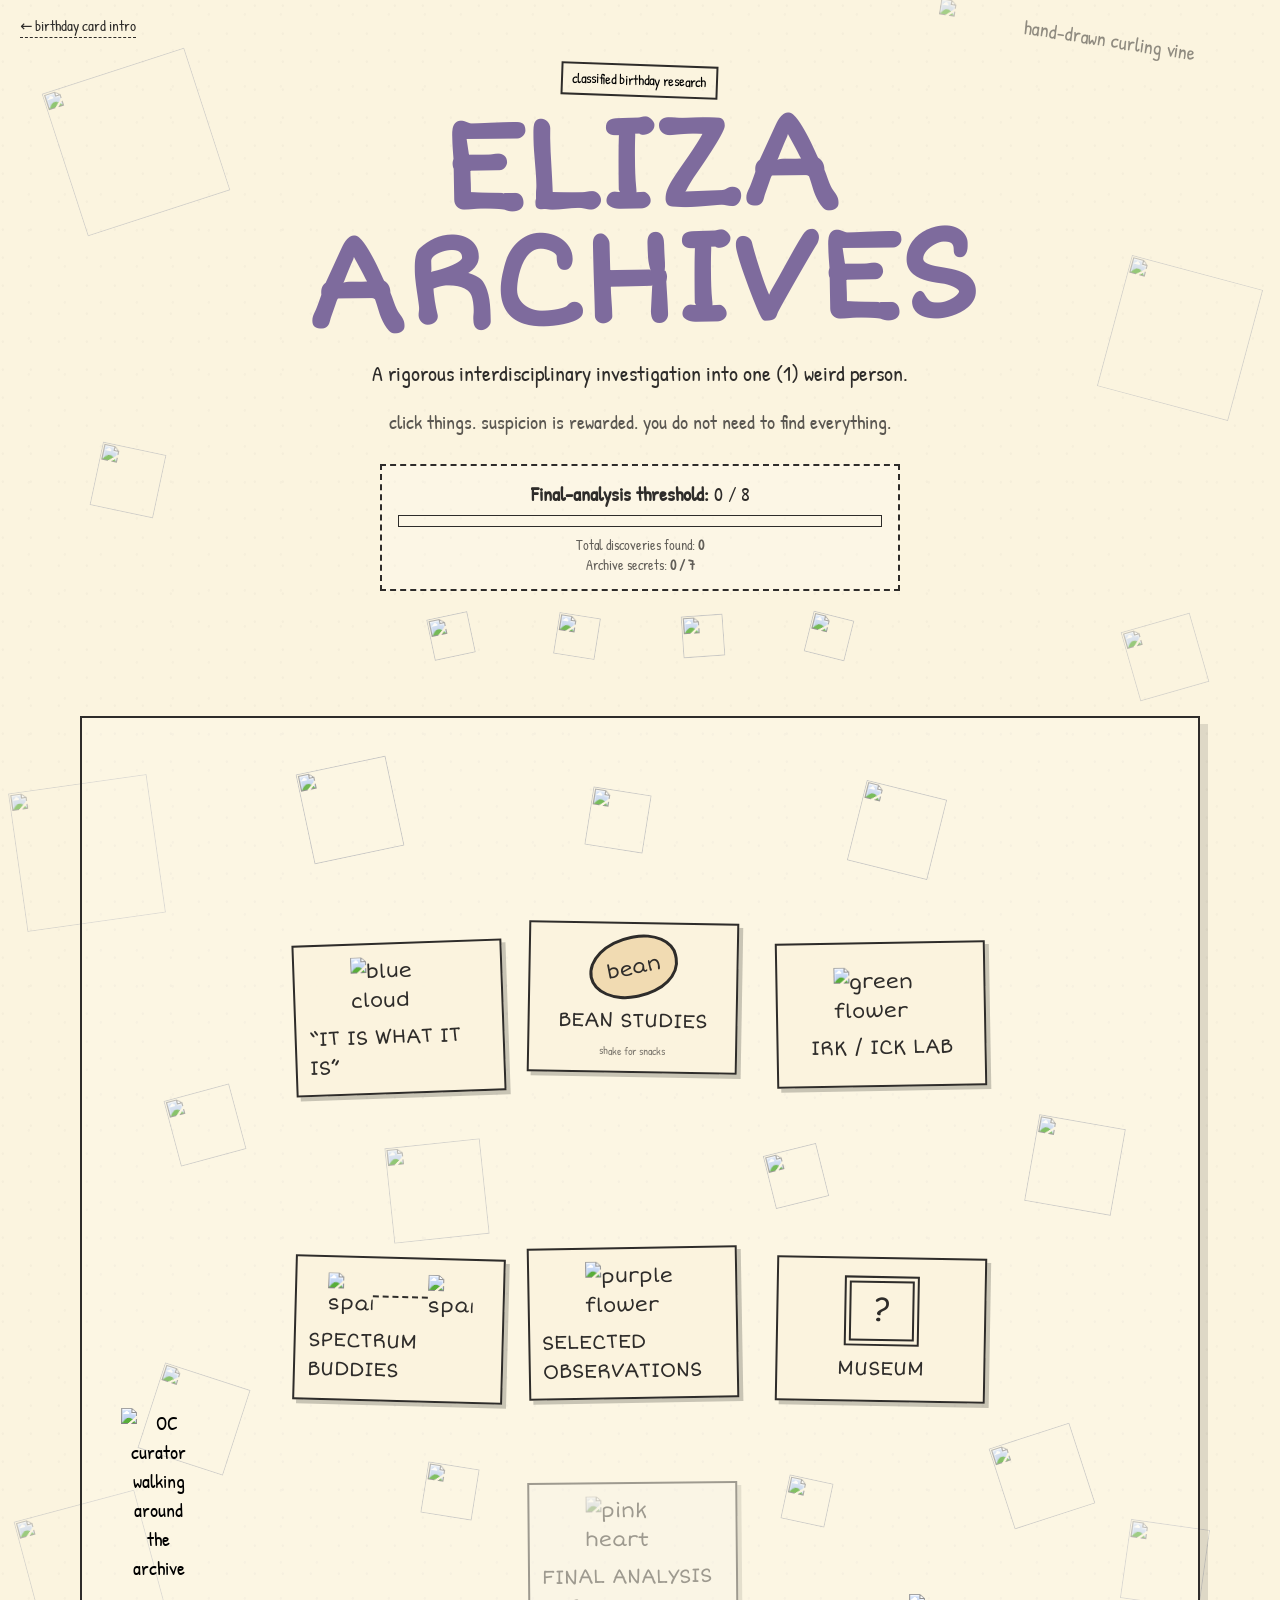
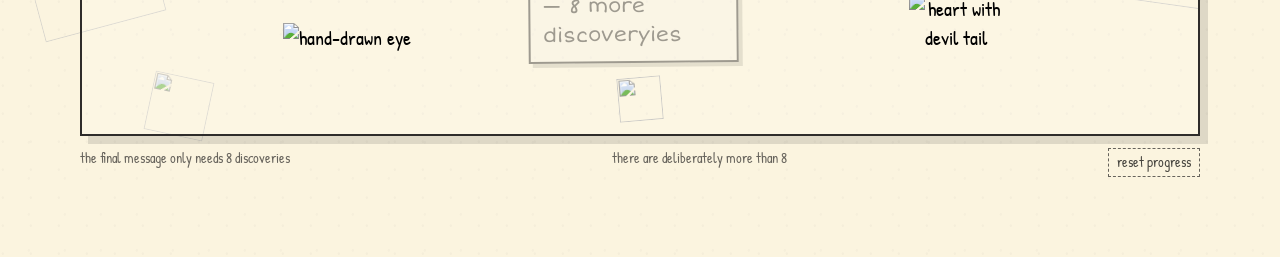
==== archives.html @ 220967bd "Publish launch-polish site pages and games" ====
<!DOCTYPE html>
<html lang="en">
<head>
  <meta charset="UTF-8" />
  <meta name="viewport" content="width=device-width, initial-scale=1.0" />
  <title>Eliza Archives</title>
  <link rel="stylesheet" href="styles.css" />
</head>
<body data-page="archive">
  <div id="toast" class="toast" role="status" aria-live="polite"></div>
  
  
  <header class="hero archive-hero" id="top">
    <a class="archive-intro-link" href="index.html">← birthday card intro</a>
    <button class="paper-note tiny-note secret-trigger" data-secret="classified" title="suspiciously clickable">classified birthday research</button>
    <img src="assets/vine.png" class="hero-vine secret-trigger" data-secret="archiveVine" alt="hand-drawn curling vine" title="the vine seems inspectable" />
    <h1><span>ELIZA</span><br/><span>ARCHIVES</span></h1>
    <p class="subtitle">A rigorous interdisciplinary investigation into one (1) weird person.</p>
    <p class="archive-subtitle">click things. suspicion is rewarded. you do not need to find everything.</p>
    <div class="global-progress-card">
      <div><strong>Final-analysis threshold:</strong> <span id="required-count">0</span> / <span id="required-total">8</span></div>
      <div class="progress-track"><span id="progress-fill"></span></div>
      <div class="discovery-total">Total discoveries found: <strong id="all-found-count">0</strong></div>
      <div class="discovery-total" data-page-progress="local" aria-live="polite"></div>
    </div>
  </header>

  <main class="archive-shell standalone-hub">
    <div class="archive-board page-link-board">
      <a class="hub-item metaphysics-item" href="metaphysics.html">
        <img src="assets/cloud-blue.png" alt="blue cloud" />
        <span>“IT IS WHAT IT IS”</span>
      </a>
      <a class="hub-item bean-item" href="beans.html" draggable="false" title="Drag and shake for snacks · click to enter Bean Studies">
        <span class="bean-icon">bean</span><span>BEAN STUDIES</span>
        <small class="bean-shake-hint">shake for snacks</small>
      </a>
      <a class="hub-item irk-item" href="irk.html">
        <img src="assets/flower-green.png" alt="green flower" /><span>IRK / ICK LAB</span>
      </a>
      <a class="hub-item spectrum-item" href="spectrum.html">
        <div class="buddy-stars"><img src="assets/sparkle-teal.png" alt="sparkle"/><span class="buddy-line"></span><img src="assets/sparkle-teal.png" alt="sparkle"/></div>
        <span>SPECTRUM BUDDIES</span>
      </a>
      <a class="hub-item memories-item" href="memories.html">
        <img src="assets/flower-purple.png" alt="purple flower"/><span>SELECTED OBSERVATIONS</span>
      </a>
      <a class="hub-item museum-item" id="museum-link" href="museum.html">
        <span class="museum-frame">?</span><span id="museum-label">MUSEUM</span>
      </a>
      <a class="hub-item final-item locked" id="final-link" href="final.html" aria-disabled="true">
        <img src="assets/heart-pink.png" alt="pink heart"/><span id="final-label">FINAL ANALYSIS — locked</span>
      </a>

      <button class="loose-secret hand-eye secret-trigger" data-secret="archiveEye" id="archive-eye" title="why is it looking at you?">
        <img src="assets/hand-eye.png" alt="hand-drawn eye"/>
      </button>
      <button class="loose-secret devil-heart secret-trigger" data-secret="devilHeart" id="devil-heart" title="morally ambiguous heart">
        <img src="assets/heart-devil-tail.png" alt="heart with devil tail"/>
      </button>
      <button class="oc-hub secret-trigger curator-walk-host" data-secret="oc" id="oc-home" aria-label="wandering curator">
        <img id="oc-home-img" src="assets/oc-right.png" alt="OC curator walking around the archive"
             data-front="assets/oc-front.png" data-front-happy="assets/oc-front-happy.png"
             data-left="assets/oc-left.png" data-right="assets/oc-right.png" data-back="assets/oc-back.png"/>
        <span id="oc-home-speech" aria-live="polite"></span>
      </button>
    </div>
    <div class="archive-footnote">
      <span>the final message only needs 8 discoveries</span>
      <span>there are deliberately more than 8</span>
      <button id="reset-progress" class="tiny-reset">reset progress</button>
    </div>
  </main>

  <aside id="page-clear" class="page-clear" aria-live="polite">
    <strong>PAGE CLEAR ✦</strong>
    <span>all secrets on this page have been found.</span>
    <a href="archives.html">return to the archives →</a>
  </aside>
  <script src="archive-beans.js"></script>
  <script src="script.js"></script>
</body>
</html>
---- styles.css ----
@import url('https://fonts.googleapis.com/css2?family=Patrick+Hand&family=Short+Stack&display=swap');
@import url('interaction.css');
@import url('card-art.css');
:root{--paper:#fbf4df;--ink:#2e2c2a;--pink:#d7749c;--green:#5f9d74;--blue:#4f87a6;--purple:#7e6b9d;--yellow:#d9b63d;--rust:#b9694f;--card:rgba(255,255,255,.28)}
*{box-sizing:border-box}html{scroll-behavior:smooth}body{margin:0;background:radial-gradient(circle at 10% 20%,rgba(0,0,0,.025) 0 1px,transparent 1.5px),radial-gradient(circle at 80% 40%,rgba(0,0,0,.02) 0 1px,transparent 1.5px),var(--paper);background-size:28px 28px,36px 36px,auto;color:var(--ink);font-family:"Patrick Hand",system-ui,sans-serif;font-size:20px;line-height:1.45;overflow-x:hidden}a{color:inherit}button,input{font:inherit}.hidden{display:none!important}
.hero{min-height:68vh;display:grid;place-items:center;align-content:center;gap:.8rem;padding:4rem 1.5rem 2rem;text-align:center;position:relative}.archive-hero h1{font-family:"Short Stack",cursive;font-size:clamp(4rem,11vw,8rem);line-height:.9;margin:0;color:var(--purple);transform:rotate(-1deg)}.subtitle{max-width:680px;font-size:1.35rem;margin:.3rem}.archive-subtitle{margin:0;opacity:.78}.paper-note{border:2px solid var(--ink);padding:.25rem .6rem;background:transparent;transform:rotate(2deg);cursor:pointer}.tiny-note{font-size:.9rem}.hero-vine{position:absolute;width:min(330px,32vw);right:-3%;top:5%;opacity:.52;transform:rotate(14deg);cursor:pointer}.global-progress-card{width:min(520px,90vw);border:2px dashed var(--ink);padding:.8rem 1rem;margin-top:1rem;background:rgba(255,255,255,.18)}.progress-track{height:12px;border:1.5px solid var(--ink);margin:.45rem 0;overflow:hidden}.progress-track span{display:block;height:100%;width:0;background:var(--green);transition:width .3s}.discovery-total{font-size:.9rem;opacity:.75}
.archive-shell{width:min(1120px,calc(100% - 2rem));margin:1rem auto 5rem} .archive-board{min-height:1020px;border:2px solid var(--ink);box-shadow:8px 8px 0 rgba(46,44,42,.14);background:rgba(255,255,255,.13);position:relative;padding:2rem;overflow:hidden}.hub-item{position:absolute;width:210px;min-height:145px;border:2px solid var(--ink);background:rgba(251,244,223,.94);text-decoration:none;display:flex;flex-direction:column;align-items:center;justify-content:center;gap:.5rem;padding:.75rem;box-shadow:4px 4px 0 rgba(46,44,42,.25);font-family:"Short Stack",cursive;transition:transform .15s,box-shadow .15s}.hub-item:hover{transform:translate(2px,2px) rotate(-1deg);box-shadow:2px 2px 0 rgba(46,44,42,.25)}.hub-item img{max-width:95px;max-height:85px;object-fit:contain}.metaphysics-item{left:19%;top:22%;transform:rotate(-2deg)}.bean-item{left:40%;top:20%;transform:rotate(1deg)}.irk-item{right:19%;top:22%;transform:rotate(-1deg)}.spectrum-item{left:19%;top:53%;transform:rotate(1.5deg)}.memories-item{left:40%;top:52%;transform:rotate(-1deg)}.museum-item{right:19%;top:53%;transform:rotate(1deg)}.final-item{left:40%;bottom:13%;transform:rotate(-.5deg)}.hub-item.locked{opacity:.45;filter:grayscale(.5);cursor:not-allowed}.bean-icon{display:grid;place-items:center;width:90px;height:62px;border:3px solid var(--ink);border-radius:55% 45% 52% 48%;background:#f1dbb2;transform:rotate(-12deg);font-family:"Short Stack",cursive}.museum-frame{display:grid;place-items:center;width:75px;height:70px;border:7px double var(--ink);font-size:2rem}.buddy-stars{display:flex;align-items:center}.buddy-stars img{width:45px}.buddy-line{width:55px;border-top:2px dashed var(--ink)}.loose-secret,.oc-hub{border:0;background:transparent;cursor:pointer;position:absolute}.hand-eye{left:17%;bottom:8%;width:150px}.hand-eye img{width:100%}.devil-heart{right:17%;bottom:8%;width:105px}.devil-heart img{width:100%}.oc-hub{right:27%;bottom:2%;width:100px}.oc-hub img{width:100%}.oc-hub span{position:absolute;left:92%;top:16%;width:138px;text-align:left;font-size:.76rem}.archive-footnote{display:flex;justify-content:space-between;flex-wrap:wrap;gap:.5rem;margin-top:.7rem;font-size:.9rem;opacity:.72}.tiny-reset{border:1px dashed var(--ink);background:transparent;cursor:pointer;padding:.2rem .5rem}
.page-header{position:sticky;top:0;z-index:20;display:flex;justify-content:space-between;gap:1rem;align-items:center;padding:.7rem 1rem;background:rgba(251,244,223,.95);border-bottom:2px solid var(--ink);backdrop-filter:blur(5px)}.back-link{text-decoration:none;border-bottom:1px dashed var(--ink)}.page-progress{font-size:.9rem}.isolated-page{min-height:calc(100vh - 58px);padding:4rem 1rem 7rem;position:relative}.page-card{width:min(860px,100%);margin:0 auto;border:2px solid var(--ink);box-shadow:8px 8px 0 rgba(46,44,42,.14);padding:clamp(1.4rem,4vw,3rem);background:var(--card);position:relative}.wide-card{width:min(1020px,100%)}h1,h2,h3{font-family:"Short Stack",cursive}h1{font-size:clamp(2.6rem,7vw,4.6rem);margin:.2rem 0 1rem}h2{font-size:clamp(1.5rem,4vw,2.3rem)}.kicker{text-transform:uppercase;letter-spacing:.12em;font-size:.8rem;opacity:.65}.lead{font-size:1.2rem}.centered{text-align:center}.soft{opacity:.83}.margin-comment{color:var(--purple);font-size:.95rem}.scribble-button,.quiz button{border:2px solid var(--ink);background:transparent;padding:.65rem 1rem;cursor:pointer;box-shadow:4px 4px 0 var(--ink)}.scribble-button:hover,.quiz button:hover{transform:translate(2px,2px);box-shadow:2px 2px 0 var(--ink)}.inline-button{display:inline-block;text-decoration:none}.text-link{border:0;background:transparent;text-decoration:underline wavy;cursor:pointer;padding:.2rem}.reveal{display:none;margin-top:1.2rem;border-left:3px solid var(--pink);padding-left:1rem}.reveal.open{display:block;animation:appear .3s ease}@keyframes appear{from{opacity:0;transform:translateY(7px)}}.nested{margin-left:1rem;border-left-color:var(--purple)}
.toast{position:fixed;z-index:999;left:50%;bottom:2rem;transform:translate(-50%,25px);background:var(--ink);color:var(--paper);padding:.7rem 1rem;border-radius:4px;opacity:0;pointer-events:none;transition:.2s;max-width:min(620px,90vw);text-align:center}.toast.show{opacity:1;transform:translate(-50%,0)}.page-clear{position:fixed;z-index:80;right:1rem;bottom:1rem;width:min(340px,calc(100vw - 2rem));border:2px solid var(--ink);background:var(--paper);box-shadow:5px 5px 0 var(--ink);padding:1rem;display:none;gap:.25rem}.page-clear.show{display:grid;animation:appear .35s}.page-clear a{margin-top:.35rem}.corner-art{position:absolute;opacity:.45}.cloud-corner{width:230px;right:3%;top:8%;transform:rotate(8deg)}
.big-quote{font-size:clamp(2.2rem,7vw,4.8rem);text-align:center}.quote-button{display:block;width:100%;border:0;background:transparent;font-family:"Patrick Hand",sans-serif;cursor:pointer}.becoming-box{margin-top:2.5rem;border:1px dashed var(--ink);padding:1rem;display:flex;align-items:center;justify-content:center;gap:1rem;flex-wrap:wrap}.becoming-box #being-word{font-family:"Short Stack",cursive;font-size:3rem;transition:.35s}.becoming-box.changed #being-word{transform:rotate(8deg) scale(1.05);color:var(--green)}
.bean-controls{display:flex;gap:1rem;flex-wrap:wrap;align-items:center}.bean-rain-zone{height:360px;border:2px dashed var(--ink);position:relative;overflow:hidden;margin:1.4rem 0;background:rgba(255,255,255,.2)}.arena-label{position:absolute;left:1rem;top:.3rem;opacity:.45}.arena-hint{position:absolute;right:1rem;top:.4rem;color:var(--purple)}.falling-bean{position:absolute;top:-70px;width:66px;height:44px;border:2px solid var(--ink);border-radius:55% 45% 52% 48%;background:#e5c995;cursor:pointer;animation:beanfall linear forwards;font-size:.7rem;z-index:2}.falling-bean.special-rain-bean{box-shadow:0 0 0 2px rgba(95,157,116,.18)}@keyframes beanfall{to{transform:translateY(450px) rotate(420deg)}}.shy-bean-section{margin:3rem 0}.shy-playground{height:340px;border:2px solid var(--ink);position:relative;background:rgba(255,255,255,.14);overflow:hidden}.shy-bean{position:absolute;left:12%;top:20%;width:90px;height:60px;border:3px solid var(--ink);border-radius:55% 45% 52% 48%;background:#f0d7a3;cursor:pointer;transition:left .18s,top .18s,opacity .15s}.shy-bean.gone{opacity:0;pointer-events:none}.shy-bean.catchable{background:#f6dfa9;box-shadow:0 0 0 3px var(--yellow);pointer-events:auto}.shy-message{position:absolute;left:1rem;bottom:1rem;color:var(--purple)}.quiz{display:flex;gap:.7rem;flex-wrap:wrap}.result{font-weight:bold}.time-pun{text-align:center;font-size:1.25rem;color:var(--purple)}
.scale{display:flex;justify-content:space-between}.irk-page input[type=range]{width:100%;accent-color:var(--purple)}.pun-lab{margin-top:3rem;border-top:1px dashed var(--ink);padding-top:1rem}.pun-word{border:0;background:transparent;text-decoration:underline wavy;color:var(--purple);cursor:pointer;font-weight:bold}
.interactive-constellation{height:250px;display:flex;align-items:center;justify-content:center;gap:0}.star-button{border:0;background:transparent;cursor:pointer;transition:.25s}.star-button img{width:125px}.star-button.active{transform:scale(1.12) rotate(10deg)}.constellation-line{width:180px;border-top:3px dashed rgba(46,44,42,.3);transition:.25s}.constellation-line.active{border-top-style:solid;border-color:var(--green)}.team-line{font-family:"Short Stack",cursive;font-size:1.8rem}.interactive-constellation.drift .star-button:first-child{transform:translate(-55px,-35px) rotate(-20deg)}.interactive-constellation.drift .star-button:last-child{transform:translate(55px,35px) rotate(20deg)}
.memory{border:1px dashed var(--ink);padding:1.2rem;margin:1.5rem 0;background:rgba(255,255,255,.14)}.inperson-quote{font-family:"Short Stack",cursive;font-size:2rem;text-align:center;margin:1.4rem}.memory-corner-heart{position:absolute;width:135px;right:1%;top:5%;opacity:.58;cursor:pointer}
.museum-vine{position:absolute;width:360px;right:-5%;top:1%;opacity:.34}.museum-grid{display:grid;grid-template-columns:repeat(auto-fit,minmax(190px,1fr));gap:1rem}.museum-grid figure{margin:0;border:2px solid var(--ink);padding:.7rem;background:rgba(255,255,255,.23)}.museum-grid img{width:100%;height:180px;object-fit:contain}.museum-grid figcaption{font-size:.9rem}.museum-original{grid-column:span 2}.museum-original img{height:300px}.meme-main{max-width:min(650px,100%);border:2px solid var(--ink);cursor:pointer}.error-code{font-family:"Short Stack",cursive;font-size:7rem;line-height:.8}.error-bean{margin:2rem auto 0;width:110px;height:75px;border:3px solid var(--ink);border-radius:55% 45% 52% 48%;display:grid;place-items:center;background:#efd4a0;cursor:pointer}.finale{text-align:center}.final-content{max-width:760px;margin:auto;text-align:left}.conclusion{font-size:1.3rem;margin-top:2rem}.birthday-line{text-align:center;font-family:"Short Stack",cursive;font-size:2.3rem;color:var(--pink)}
.eye-blink{animation:eyeBlink .45s ease}@keyframes eyeBlink{0%,100%{transform:scaleY(1)}45%,55%{transform:scaleY(.08)}}.devil-wiggle{animation:wiggle .65s ease}@keyframes wiggle{25%{transform:rotate(-8deg)}50%{transform:rotate(10deg)}75%{transform:rotate(-5deg)}}
@media(max-width:850px){.archive-board{min-height:1160px}.hub-item{position:absolute;width:42%;min-width:150px}.metaphysics-item{left:5%;top:3%}.bean-item{right:5%;left:auto;top:3%}.irk-item{left:5%;top:23%}.spectrum-item{right:5%;left:auto;top:23%}.memories-item{left:5%;top:43%}.museum-item{right:5%;top:43%}.final-item{left:29%;bottom:18%}.hand-eye{left:2%;bottom:2%;width:145px}.devil-heart{right:2%;bottom:3%;width:95px}.oc-hub{right:42%;bottom:2%;width:80px}.hero-vine{width:180px}.page-header{align-items:flex-start;flex-direction:column}.museum-original{grid-column:span 1}.museum-original img{height:210px}}@media(max-width:560px){body{font-size:18px}.archive-board{min-height:1450px}.hub-item{width:82%;left:9%!important;right:auto!important}.metaphysics-item{top:2%}.bean-item{top:15%}.irk-item{top:28%}.spectrum-item{top:41%}.memories-item{top:54%}.museum-item{top:67%}.final-item{top:80%;bottom:auto}.hand-eye,.devil-heart,.oc-hub{display:none}.bean-rain-zone{height:430px}.interactive-constellation{gap:0}.star-button img{width:85px}.constellation-line{width:90px}}




/* v0.6 — calmer intro, perimeter archive walk, and non-overlapping page curator lanes */
.archive-intro-link{position:absolute;left:1.25rem;top:1rem;font-size:.92rem;text-decoration:none;border-bottom:1px dashed var(--ink);z-index:4}

.intro-body{min-height:100vh;overflow-x:hidden}.intro-page{min-height:100vh;display:grid;place-items:center;padding:2rem;position:relative;overflow:hidden}.intro-card{width:min(760px,92vw);text-align:center;border:2px solid var(--ink);box-shadow:9px 9px 0 rgba(46,44,42,.14);background:rgba(255,255,255,.21);padding:clamp(2rem,5vw,4rem);position:relative;z-index:2;transform:rotate(-.18deg)}.intro-title{font-size:clamp(3rem,9vw,6rem);line-height:1;margin:.25rem 0 1rem;color:var(--purple)}.intro-lead{font-size:1.35rem;margin:.3rem auto 1rem}.intro-copy{max-width:580px;margin:1rem auto}.intro-whisper{font-size:.9rem;opacity:.62;margin-bottom:0}.intro-enter{margin-top:.5rem}.intro-oc{border:0;background:transparent;cursor:pointer;width:min(260px,56vw);height:300px;position:relative;padding:0;margin:.2rem auto;display:block}.intro-oc img{width:100%;height:100%;object-fit:contain;transition:transform .16s ease;filter:drop-shadow(0 5px 4px rgba(46,44,42,.11))}.intro-oc:hover img{transform:translateY(-3px) rotate(-1deg)}.intro-oc-smiling img{transform:translateY(-4px) scale(1.015)}.intro-oc-jumping img{transform:none}.intro-oc span{position:absolute;left:68%;top:19%;width:160px;text-align:left;font-size:.85rem;opacity:.72}.intro-doodle{position:absolute;object-fit:contain;opacity:.48;z-index:1;animation:introFloat 6s ease-in-out infinite alternate}.intro-cloud{width:220px;left:4%;top:8%;transform:rotate(-9deg)}.intro-flower-green{width:120px;right:9%;top:11%}.intro-flower-purple{width:135px;left:8%;bottom:8%;transform:rotate(-9deg)}.intro-heart{width:80px;right:14%;bottom:12%;transform:rotate(10deg)}.intro-sparkle{width:65px;right:6%;top:50%;animation-delay:1.4s}@keyframes introFloat{from{translate:0 0}to{translate:0 -10px}}

/* Archive curator is now absolutely positioned inside the board and follows only its perimeter. */
.oc-hub{left:14px;top:auto;bottom:auto;right:auto;width:88px;height:124px;z-index:8;transition:none}.oc-hub img{width:100%;height:112px;object-fit:contain;animation:curatorBob .42s ease-in-out infinite alternate;transform-origin:50% 100%}.oc-hub.paused img{animation-play-state:paused}.oc-hub span{position:absolute;width:138px;text-align:left;font-size:.76rem;background:rgba(251,244,223,.96);padding:.22rem .36rem;border:1px dashed var(--ink);border-radius:3px;pointer-events:none;box-shadow:2px 2px 0 rgba(46,44,42,.08)}.oc-hub.bubble-right span{left:92%;top:16%}.oc-hub.bubble-left span{right:92%;left:auto;top:16%;text-align:right}.oc-hub.bubble-below span{left:50%;right:auto;top:98%;transform:translateX(-50%);text-align:center}.oc-hub.paused span{opacity:1}@keyframes curatorBob{from{transform:translateY(0) rotate(-1deg)}to{transform:translateY(-4px) rotate(1deg)}}

/* Every isolated content page gets a dedicated curator lane after its content card. */
.curator-lane{width:min(1020px,100%);height:154px;margin:2.25rem auto 0;border-top:1px dashed rgba(46,44,42,.28);position:relative;overflow:hidden;background:linear-gradient(to bottom,transparent 0 75%,rgba(46,44,42,.035) 75% 100%)}.curator-lane::before{content:'curator transit corridor';position:absolute;left:.4rem;top:.25rem;font-size:.72rem;opacity:.35}.curator-walker{position:absolute;z-index:4;left:12px;bottom:2px;width:88px;height:126px;border:0;background:transparent;padding:0;cursor:pointer;filter:drop-shadow(0 3px 2px rgba(46,44,42,.1))}.curator-walker img{width:100%;height:100%;object-fit:contain;animation:curatorBob .42s ease-in-out infinite alternate;transform-origin:50% 100%}.curator-walker.paused img{animation-play-state:paused}.curator-bubble{position:absolute;left:88%;bottom:58%;width:180px;background:rgba(251,244,223,.97);border:1px dashed var(--ink);padding:.35rem .5rem;font-size:.78rem;text-align:left;opacity:0;transform:translateY(5px);transition:.18s;pointer-events:none;box-shadow:2px 2px 0 rgba(46,44,42,.1)}.curator-walker.talking .curator-bubble{opacity:1;transform:translateY(0)}

.curator-turntable{border:0;background:transparent;width:100%;height:180px;cursor:pointer;padding:0}.curator-turntable img{width:100%;height:180px;object-fit:contain;transition:transform .18s ease}.curator-turntable:hover img{transform:scale(1.035)}.curator-study figcaption::after{content:'  ↻';color:var(--purple)}

@media(max-width:850px){.archive-board{min-height:1280px}.metaphysics-item{left:16%;top:18%}.bean-item{left:52%;top:18%}.irk-item{right:16%;top:37%}.spectrum-item{left:16%;top:37%}.memories-item{left:16%;top:58%}.museum-item{right:16%;top:58%}.final-item{left:38%;bottom:12%}.hand-eye{left:15%;bottom:5%;width:125px}.devil-heart{right:15%;bottom:5%;width:90px}.oc-hub{width:72px;height:102px}.oc-hub img{height:90px}.oc-hub span{width:118px;font-size:.68rem}.curator-walker{width:72px;height:102px}.curator-bubble{width:145px;font-size:.72rem}.intro-cloud{width:150px}.intro-flower-green{width:90px}.intro-flower-purple{width:100px}}
@media(max-width:560px){body{font-size:18px}.intro-page{padding:1rem}.intro-card{padding:1.6rem 1rem}.intro-oc{height:240px}.intro-oc span{left:auto;right:2%;top:8%;width:115px}.intro-doodle{opacity:.28}.archive-board{min-height:1450px}.hub-item{width:82%;left:9%!important;right:auto!important}.metaphysics-item{top:10%}.bean-item{top:23%}.irk-item{top:36%}.spectrum-item{top:49%}.memories-item{top:62%}.museum-item{top:75%}.final-item{top:88%;bottom:auto}.hand-eye,.devil-heart,.oc-hub{display:none}.curator-lane{height:120px}.curator-walker{width:62px;height:88px}.curator-bubble{left:auto;right:74%;width:135px}.archive-intro-link{position:static;display:inline-block;margin-bottom:.4rem}}
@media(prefers-reduced-motion:reduce){.intro-doodle,.oc-hub img,.curator-walker img{animation:none}.curator-walker{display:none}}

/* Drag the curator; only her artwork spins, leaving speech upright and readable. */
.oc-hub{cursor:grab;touch-action:none;user-select:none;-webkit-user-select:none}
.oc-hub img{pointer-events:none}
.oc-hub.dragging{cursor:grabbing}
.oc-hub.dragging img{animation:none;transform:translateY(-5px) rotate(-7deg)}
.oc-hub.returning img{animation:curatorSpin .5s linear infinite;transform-origin:50% 50%}
.oc-hub span{right:auto;bottom:auto;transform:none;text-align:center;opacity:0;transition:opacity .16s}
.oc-hub:not(.talking) span{opacity:0;visibility:hidden!important}
.oc-hub.talking span{opacity:1}
@keyframes curatorSpin{from{transform:rotate(0)}to{transform:rotate(360deg)}}
@media(prefers-reduced-motion:reduce){.oc-hub.dragging img,.oc-hub.returning img{animation:none;transform:none}.oc-hub span{transition:none}}

/* Shake Bean Studies for draggable snacks. Keep ordinary clicks as navigation. */
.bean-item{touch-action:none;user-select:none;-webkit-user-select:none;cursor:grab}
.bean-shake-hint{font-family:"Patrick Hand",sans-serif;font-size:.7rem;opacity:.6}
.bean-item.snack-dragging{z-index:9;cursor:grabbing;transition:none}
.archive-snack{position:absolute;width:38px;height:30px;padding:0;border:2px solid var(--ink);border-radius:58% 42% 55% 45%;background:#e5c995;color:var(--ink);font-size:.65rem;box-shadow:2px 2px 0 rgba(46,44,42,.16);z-index:6;cursor:grab;touch-action:none;user-select:none;-webkit-user-select:none}
.archive-snack::after{content:'';position:absolute;left:7px;top:8px;width:5px;height:10px;border-left:1px solid rgba(46,44,42,.4);border-radius:50%;transform:rotate(15deg)}
.archive-snack.snack-dragging{z-index:12;cursor:grabbing;box-shadow:3px 5px 0 rgba(46,44,42,.15)}
.archive-snack:focus-visible{outline:2px dashed var(--purple);outline-offset:4px}
.oc-hub img{scale:var(--curator-scale,1);transition:scale .2s ease;transform-origin:50% 50%}
.oc-hub.bean-ready img{filter:drop-shadow(0 0 5px var(--green))}
.oc-hub.bean-vanishing{pointer-events:none}
.oc-hub.bean-vanishing img{animation:beanVanish .65s ease-out forwards}
.oc-hub.bean-absent{visibility:hidden}
@keyframes beanVanish{from{scale:var(--curator-scale,1);opacity:1;transform:none}to{scale:calc(var(--curator-scale,1)*3.5);opacity:0;transform:none}}
@media(max-width:560px){.oc-hub.snack-station{display:block}}
@media(prefers-reduced-motion:reduce){.oc-hub img{transition:none}.oc-hub.bean-vanishing img{animation:beanFade .18s linear forwards}}
@keyframes beanFade{to{opacity:0}}

.buddy-portal,.portal-hint{display:none}.spectrum-lane{height:190px}.spectrum-lane.portal-open .buddy-portal{display:flex;position:absolute;right:14px;bottom:10px;width:100px;height:155px;flex-direction:column;align-items:center;justify-content:center;color:var(--purple);text-decoration:none;font-size:.75rem;z-index:3}.portal-ring{display:grid;place-items:center;border:3px solid var(--purple);outline:1px dashed var(--blue);outline-offset:5px;border-radius:50%;width:72px;height:112px;background:radial-gradient(ellipse,rgba(95,157,116,.25),rgba(126,107,157,.14) 55%,transparent 70%);font-size:1.7rem;box-shadow:0 0 17px rgba(126,107,157,.2);animation:portalPulse 1.6s ease-in-out infinite alternate}.portal-ready .portal-ring{background:rgba(95,157,116,.35);border-color:var(--green)}.spectrum-lane.portal-open .portal-hint{display:block;position:absolute;left:10px;top:12px;font-size:.8rem;color:var(--purple);pointer-events:none}.spectrum-lane.portal-open .curator-walker{touch-action:none;cursor:grab;user-select:none}.spectrum-lane .curator-walker img{pointer-events:none}.portal-dragging{z-index:5!important;cursor:grabbing!important}.portal-dragging img{animation:none!important}.portal-entering{pointer-events:none;animation:portalEnter .4s ease-in forwards}@keyframes portalPulse{to{box-shadow:0 0 26px rgba(126,107,157,.42);filter:hue-rotate(20deg)}}@keyframes portalEnter{to{scale:.1;opacity:0;rotate:180deg}}@media(prefers-reduced-motion:reduce){.spectrum-lane .curator-walker{display:block}.portal-ring,.portal-entering{animation:none}}
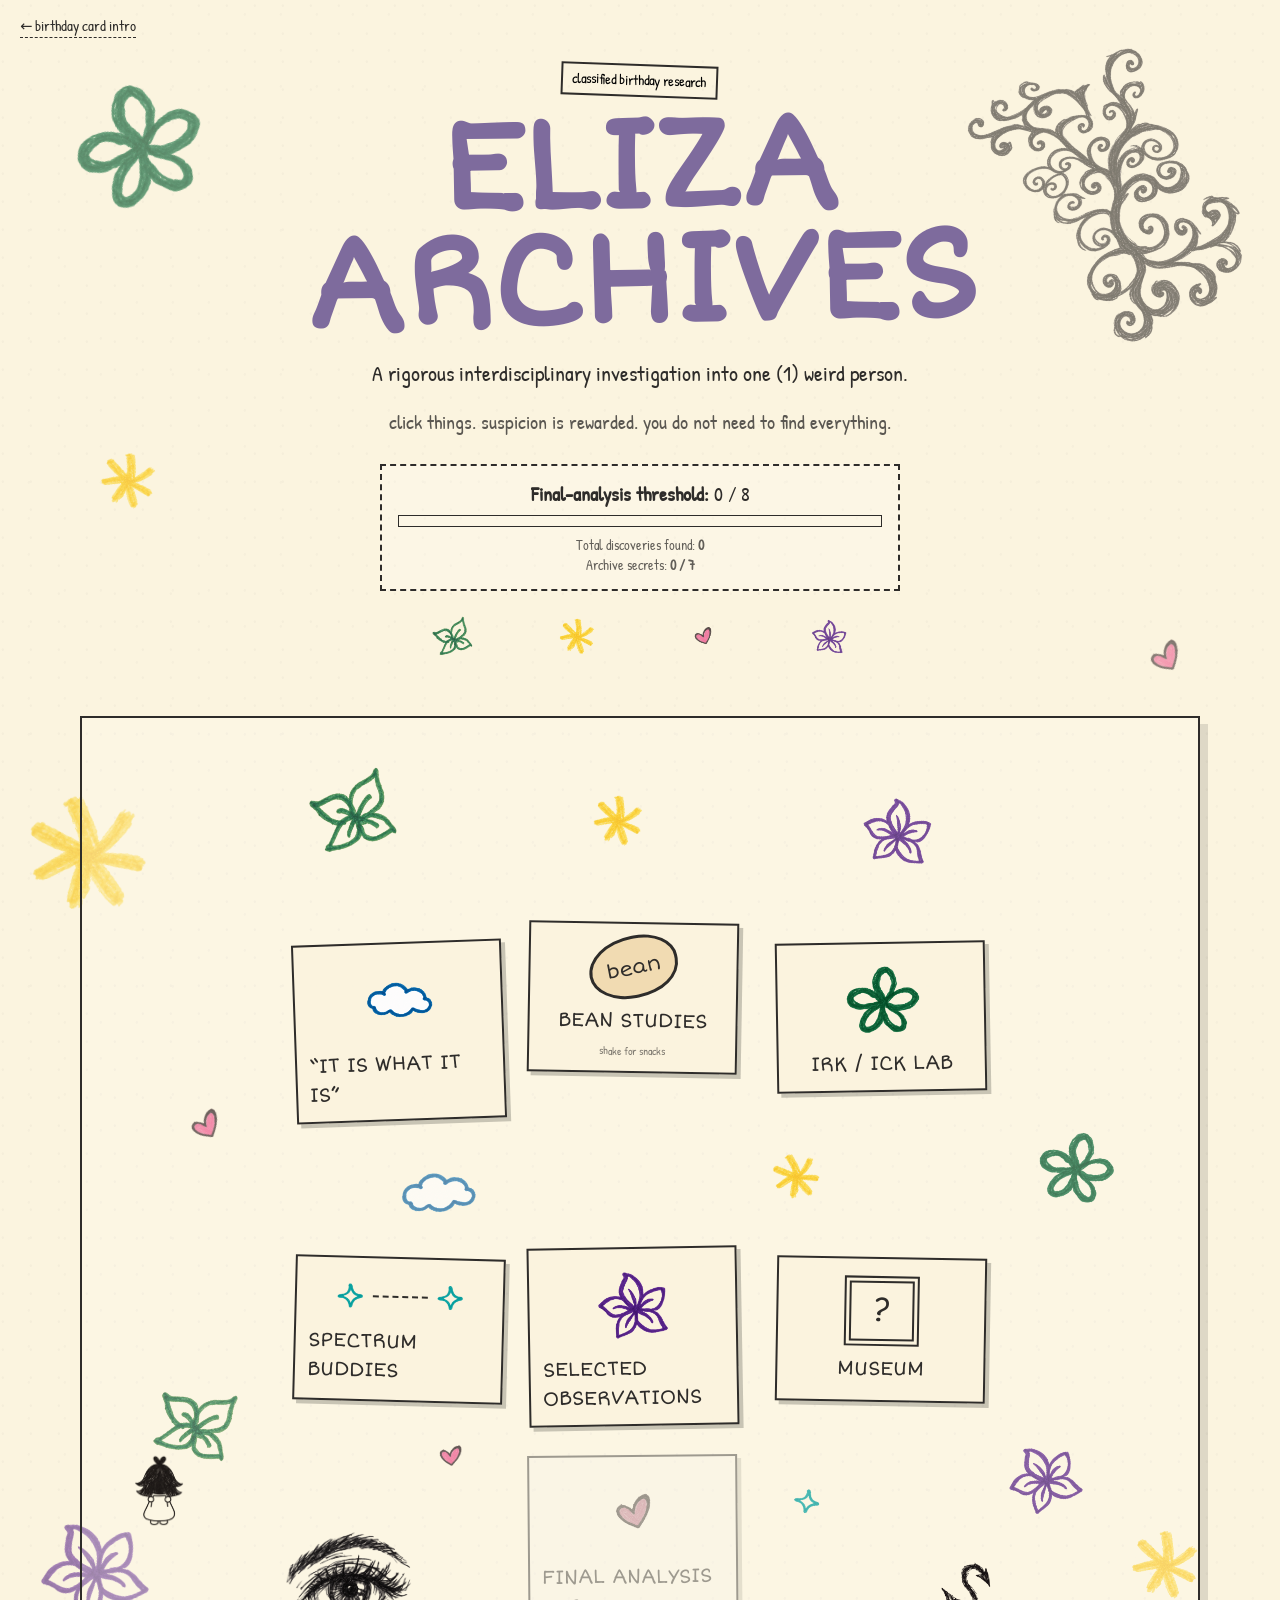
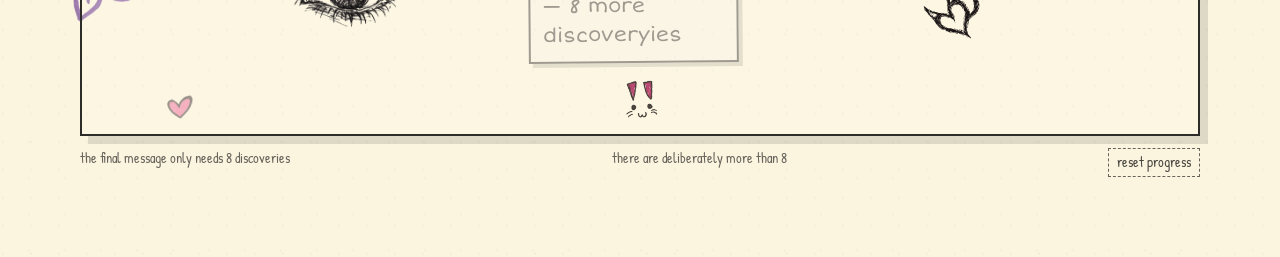
==== commit 5673ac14: "Refresh cached assets for the phone layout update" ====
--- a/archives.html
+++ b/archives.html
@@ -4,7 +4,7 @@
   <meta charset="UTF-8" />
   <meta name="viewport" content="width=device-width, initial-scale=1.0" />
   <title>Eliza Archives</title>
-  <link rel="stylesheet" href="styles.css" />
+  <link rel="stylesheet" href="styles.css?v=phone-20261016" />
 </head>
 <body data-page="archive">
   <div id="toast" class="toast" role="status" aria-live="polite"></div>
@@ -77,7 +77,7 @@
     <span>all secrets on this page have been found.</span>
     <a href="archives.html">return to the archives →</a>
   </aside>
-  <script src="archive-beans.js"></script>
-  <script src="script.js"></script>
+  <script src="archive-beans.js?v=phone-20261016"></script>
+  <script src="script.js?v=phone-20261016"></script>
 </body>
 </html>
--- a/styles.css
+++ b/styles.css
@@ -66,4 +66,45 @@
 @media(prefers-reduced-motion:reduce){.oc-hub img{transition:none}.oc-hub.bean-vanishing img{animation:beanFade .18s linear forwards}}
 @keyframes beanFade{to{opacity:0}}
 
+/* Completion is an acknowledgement, never a screen-blocking dead end. */
+.page-clear{padding-right:3rem}
+.page-clear-close{position:absolute;right:0;top:0;width:44px;height:44px;border:0;background:transparent;color:var(--ink);font-size:1.5rem;cursor:pointer}
+.page-clear-close:focus-visible{outline:2px dashed var(--purple);outline-offset:-5px}
+
+/* A pocket-sized archive board. Desktop composition stays unchanged. */
+@media(max-width:560px){
+ .page-clear{left:8px;right:8px;bottom:calc(8px + env(safe-area-inset-bottom));width:auto;padding:.45rem 44px .45rem .65rem;gap:0;font-size:.82rem;line-height:1.25;box-shadow:3px 3px 0 var(--ink)}
+ .page-clear strong{font-size:.9rem}.page-clear a{margin:0;min-height:28px;display:flex;align-items:center}
+ .archive-hero{min-height:0;padding:1rem 1.2rem .4rem;gap:.35rem}
+ .archive-hero h1{font-size:clamp(2.8rem,12vw,4rem)}
+ .archive-hero .subtitle{font-size:1rem;max-width:290px}.archive-subtitle{font-size:.88rem}
+ .archive-hero .global-progress-card{margin-top:.3rem;padding:.45rem .7rem;font-size:.9rem}
+ .archive-hero .discovery-total{font-size:.8rem}.archive-hero .progress-track{height:8px;margin:.3rem 0}
+ .archive-hero>.card-garland{height:35px;margin:0}.archive-hero>.card-garland img{--doodle-size:30px}
+ .archive-shell.standalone-hub{width:calc(100% - 16px);margin:.5rem auto 1.5rem}
+ .standalone-hub .archive-board{min-height:0;height:clamp(540px,82svh,580px);padding:0;box-shadow:3px 3px 0 rgba(46,44,42,.14);scroll-margin-block:8px}
+ .archive-board .hub-item{width:calc((100% - 136px)/2);min-width:0;min-height:0;height:82px;left:62px!important;right:auto!important;padding:5px 3px;gap:3px;font-size:clamp(.7rem,3.1vw,.85rem);line-height:1.25;text-align:center;box-shadow:2px 2px 0 rgba(46,44,42,.2)}
+ .archive-board .hub-item:nth-of-type(even){left:calc(50% + 6px)!important}
+ .archive-board .metaphysics-item,.archive-board .bean-item{top:72px}
+ .archive-board .irk-item,.archive-board .spectrum-item{top:164px}
+ .archive-board .memories-item,.archive-board .museum-item{top:256px}
+ .archive-board .final-item{top:348px;bottom:auto}
+ .archive-board .hub-item img{max-width:42px;max-height:32px}
+ .archive-board .final-item{font-size:.64rem;line-height:1.15}.archive-board .final-item img{max-height:22px}
+ .archive-board .bean-icon{width:46px;height:27px;border-width:2px;font-size:.7rem}
+ .archive-board .bean-shake-hint{font-size:.65rem;line-height:1}
+ .archive-board .museum-frame{width:33px;height:32px;border-width:4px;font-size:1.25rem}
+ .archive-board .buddy-stars img{width:25px}.archive-board .buddy-line{width:20px}
+ .archive-board .oc-hub{display:block;width:40px;height:60px;padding:0;z-index:15;touch-action:none}
+ .archive-board .oc-hub img{height:58px}
+ .archive-board .oc-hub span{width:160px;font-size:.82rem;line-height:1.25;padding:5px 7px;background:var(--paper);box-shadow:2px 3px 0 rgba(46,44,42,.16)}
+ .archive-board .hand-eye,.archive-board .devil-heart{display:block;top:363px;bottom:auto;width:44px;height:50px;padding:2px}
+ .archive-board .hand-eye{left:calc(50% + 5px)}.archive-board .devil-heart{left:calc(50% + 53px);right:auto}
+ .archive-board .archive-snack{height:38px;min-height:38px}
+ .archive-board .archive-art img:nth-child(-n+3){--art-size:32px!important;--art-y:6%!important}
+ .archive-board .archive-art img:nth-child(4){--art-size:28px!important;--art-x:66%!important;--art-y:75%!important}
+ .archive-footnote{padding:0 .4rem;font-size:.75rem;gap:.15rem .5rem}
+}
+@media(max-width:350px){.archive-board .memories-item span{font-size:.58rem}}
+
 .buddy-portal,.portal-hint{display:none}.spectrum-lane{height:190px}.spectrum-lane.portal-open .buddy-portal{display:flex;position:absolute;right:14px;bottom:10px;width:100px;height:155px;flex-direction:column;align-items:center;justify-content:center;color:var(--purple);text-decoration:none;font-size:.75rem;z-index:3}.portal-ring{display:grid;place-items:center;border:3px solid var(--purple);outline:1px dashed var(--blue);outline-offset:5px;border-radius:50%;width:72px;height:112px;background:radial-gradient(ellipse,rgba(95,157,116,.25),rgba(126,107,157,.14) 55%,transparent 70%);font-size:1.7rem;box-shadow:0 0 17px rgba(126,107,157,.2);animation:portalPulse 1.6s ease-in-out infinite alternate}.portal-ready .portal-ring{background:rgba(95,157,116,.35);border-color:var(--green)}.spectrum-lane.portal-open .portal-hint{display:block;position:absolute;left:10px;top:12px;font-size:.8rem;color:var(--purple);pointer-events:none}.spectrum-lane.portal-open .curator-walker{touch-action:none;cursor:grab;user-select:none}.spectrum-lane .curator-walker img{pointer-events:none}.portal-dragging{z-index:5!important;cursor:grabbing!important}.portal-dragging img{animation:none!important}.portal-entering{pointer-events:none;animation:portalEnter .4s ease-in forwards}@keyframes portalPulse{to{box-shadow:0 0 26px rgba(126,107,157,.42);filter:hue-rotate(20deg)}}@keyframes portalEnter{to{scale:.1;opacity:0;rotate:180deg}}@media(prefers-reduced-motion:reduce){.spectrum-lane .curator-walker{display:block}.portal-ring,.portal-entering{animation:none}}
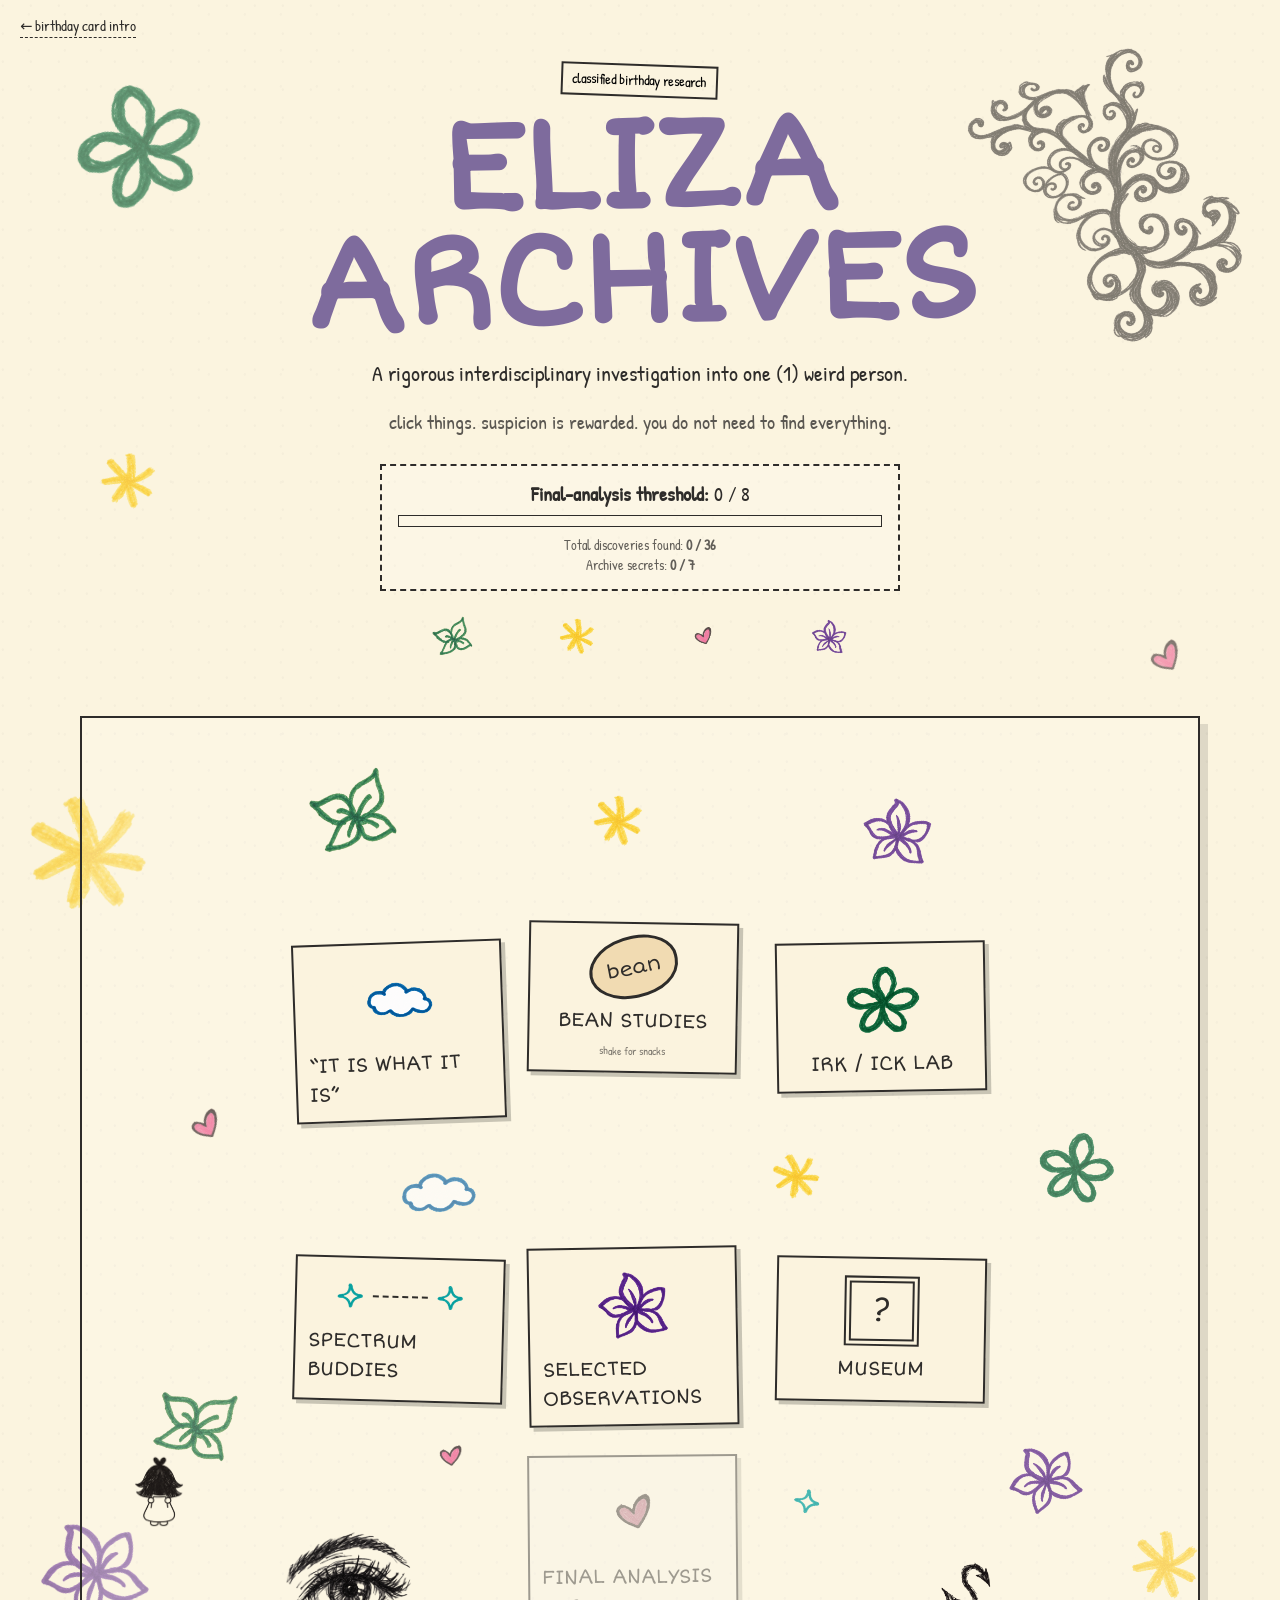
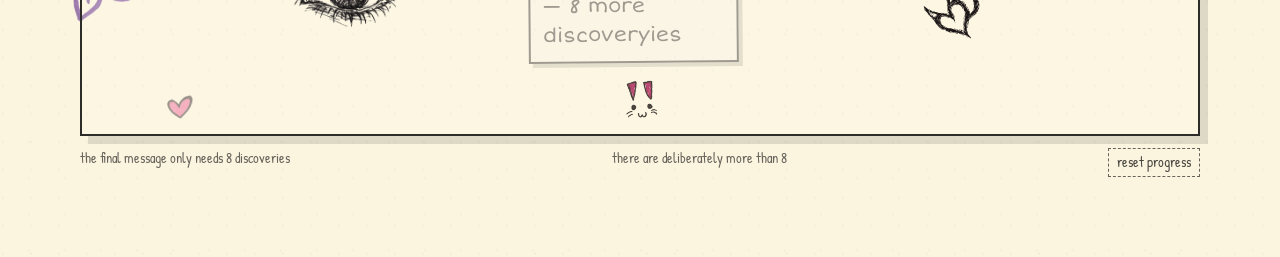
==== commit 5af2d5c5: "Reward five Cloud Rider gaps and celebrate all 36 secrets Add a gameplay secret after five gaps in o" ====
--- a/archives.html
+++ b/archives.html
@@ -4,7 +4,7 @@
   <meta charset="UTF-8" />
   <meta name="viewport" content="width=device-width, initial-scale=1.0" />
   <title>Eliza Archives</title>
-  <link rel="stylesheet" href="styles.css?v=phone-20261016" />
+  <link rel="stylesheet" href="styles.css?v=secrets-20261016" />
 </head>
 <body data-page="archive">
   <div id="toast" class="toast" role="status" aria-live="polite"></div>
@@ -78,6 +78,6 @@
     <a href="archives.html">return to the archives →</a>
   </aside>
   <script src="archive-beans.js?v=phone-20261016"></script>
-  <script src="script.js?v=phone-20261016"></script>
+  <script src="script.js?v=secrets-20261016"></script>
 </body>
 </html>
--- a/styles.css
+++ b/styles.css
@@ -107,4 +107,20 @@
 }
 @media(max-width:350px){.archive-board .memories-item span{font-size:.58rem}}
 
+/* The final achievement occupies its own space; falling doodles never catch taps. */
+.all-secrets-achievement{position:relative;width:min(760px,calc(100% - 2rem));margin:1.25rem auto;padding:1.2rem 3rem 1.5rem;border:3px solid var(--purple);border-radius:14px;background:linear-gradient(125deg,#fae3a4,#f4d3e4 45%,#d4ebdd);box-shadow:5px 6px 0 rgba(126,107,157,.25);text-align:center;color:#493953;isolation:isolate;overflow:hidden}
+.achievement-art{display:flex;align-items:center;justify-content:center;gap:1.3rem;height:70px}.achievement-art img{width:55px;height:55px;object-fit:contain}.achievement-art img:nth-child(2){width:70px;height:70px}
+.achievement-kicker{font-family:"Short Stack",sans-serif;font-size:.65rem;letter-spacing:.08em;margin:.5rem 0}
+.all-secrets-achievement h2{font-family:"Short Stack",sans-serif;font-size:clamp(1.5rem,5vw,2.7rem);line-height:1.15;margin:.4rem 0;color:#724586}
+.all-secrets-achievement p{margin:.5rem 0}.achievement-close{position:absolute;right:5px;top:5px;min-width:44px;min-height:44px;border:0;border-radius:50%;background:#fff9;color:#493953;cursor:pointer;font-size:1.5rem;z-index:1}
+.achievement-close:focus-visible,.all-secrets-badge:focus-visible{outline:3px dashed var(--purple);outline-offset:3px}
+.all-secrets-badge{display:block;margin:.65rem auto 0;padding:.45rem .7rem;min-height:44px;max-width:100%;border:2px solid var(--purple);border-radius:8px;background:linear-gradient(110deg,#fae3a4,#f4d3e4,#d4ebdd);color:#493953;font-size:.9rem;cursor:pointer}
+.achievement-confetti{position:fixed;inset:0;z-index:70;overflow:hidden;pointer-events:none;user-select:none}
+.achievement-confetti img{position:absolute;left:var(--fall-x);top:-50px;width:var(--fall-size);height:var(--fall-size);object-fit:contain;opacity:0;animation:achievementFall var(--fall-time) var(--fall-delay) ease-in forwards}
+.achievement-celebrating>main,.achievement-celebrating>.hero,.achievement-celebrating>.page-header,.achievement-celebrating>.all-secrets-achievement{animation:achievementNudge .38s ease-out}
+@keyframes achievementNudge{0%,100%{translate:0}25%{translate:-2px 1px}50%{translate:2px -1px}75%{translate:-1px 0}}
+@keyframes achievementFall{10%{opacity:.9}85%{opacity:.8}100%{opacity:0;transform:translate(20px,calc(100vh + 80px)) rotate(var(--fall-turn))}}
+@media(max-width:560px){.all-secrets-achievement{width:calc(100% - 20px);margin:.8rem auto;padding:.8rem 1rem 1rem}.achievement-art{height:52px;gap:1rem}.achievement-art img{width:40px;height:40px}.achievement-art img:nth-child(2){width:50px;height:50px}.achievement-kicker{font-size:.55rem;padding:0 20px}.all-secrets-achievement p{font-size:.95rem}.all-secrets-achievement h2{font-size:1.6rem}}
+@media(prefers-reduced-motion:reduce){.achievement-confetti{display:none}.achievement-celebrating>main,.achievement-celebrating>.hero,.achievement-celebrating>.page-header,.achievement-celebrating>.all-secrets-achievement{animation:none}}
+
 .buddy-portal,.portal-hint{display:none}.spectrum-lane{height:190px}.spectrum-lane.portal-open .buddy-portal{display:flex;position:absolute;right:14px;bottom:10px;width:100px;height:155px;flex-direction:column;align-items:center;justify-content:center;color:var(--purple);text-decoration:none;font-size:.75rem;z-index:3}.portal-ring{display:grid;place-items:center;border:3px solid var(--purple);outline:1px dashed var(--blue);outline-offset:5px;border-radius:50%;width:72px;height:112px;background:radial-gradient(ellipse,rgba(95,157,116,.25),rgba(126,107,157,.14) 55%,transparent 70%);font-size:1.7rem;box-shadow:0 0 17px rgba(126,107,157,.2);animation:portalPulse 1.6s ease-in-out infinite alternate}.portal-ready .portal-ring{background:rgba(95,157,116,.35);border-color:var(--green)}.spectrum-lane.portal-open .portal-hint{display:block;position:absolute;left:10px;top:12px;font-size:.8rem;color:var(--purple);pointer-events:none}.spectrum-lane.portal-open .curator-walker{touch-action:none;cursor:grab;user-select:none}.spectrum-lane .curator-walker img{pointer-events:none}.portal-dragging{z-index:5!important;cursor:grabbing!important}.portal-dragging img{animation:none!important}.portal-entering{pointer-events:none;animation:portalEnter .4s ease-in forwards}@keyframes portalPulse{to{box-shadow:0 0 26px rgba(126,107,157,.42);filter:hue-rotate(20deg)}}@keyframes portalEnter{to{scale:.1;opacity:0;rotate:180deg}}@media(prefers-reduced-motion:reduce){.spectrum-lane .curator-walker{display:block}.portal-ring,.portal-entering{animation:none}}
